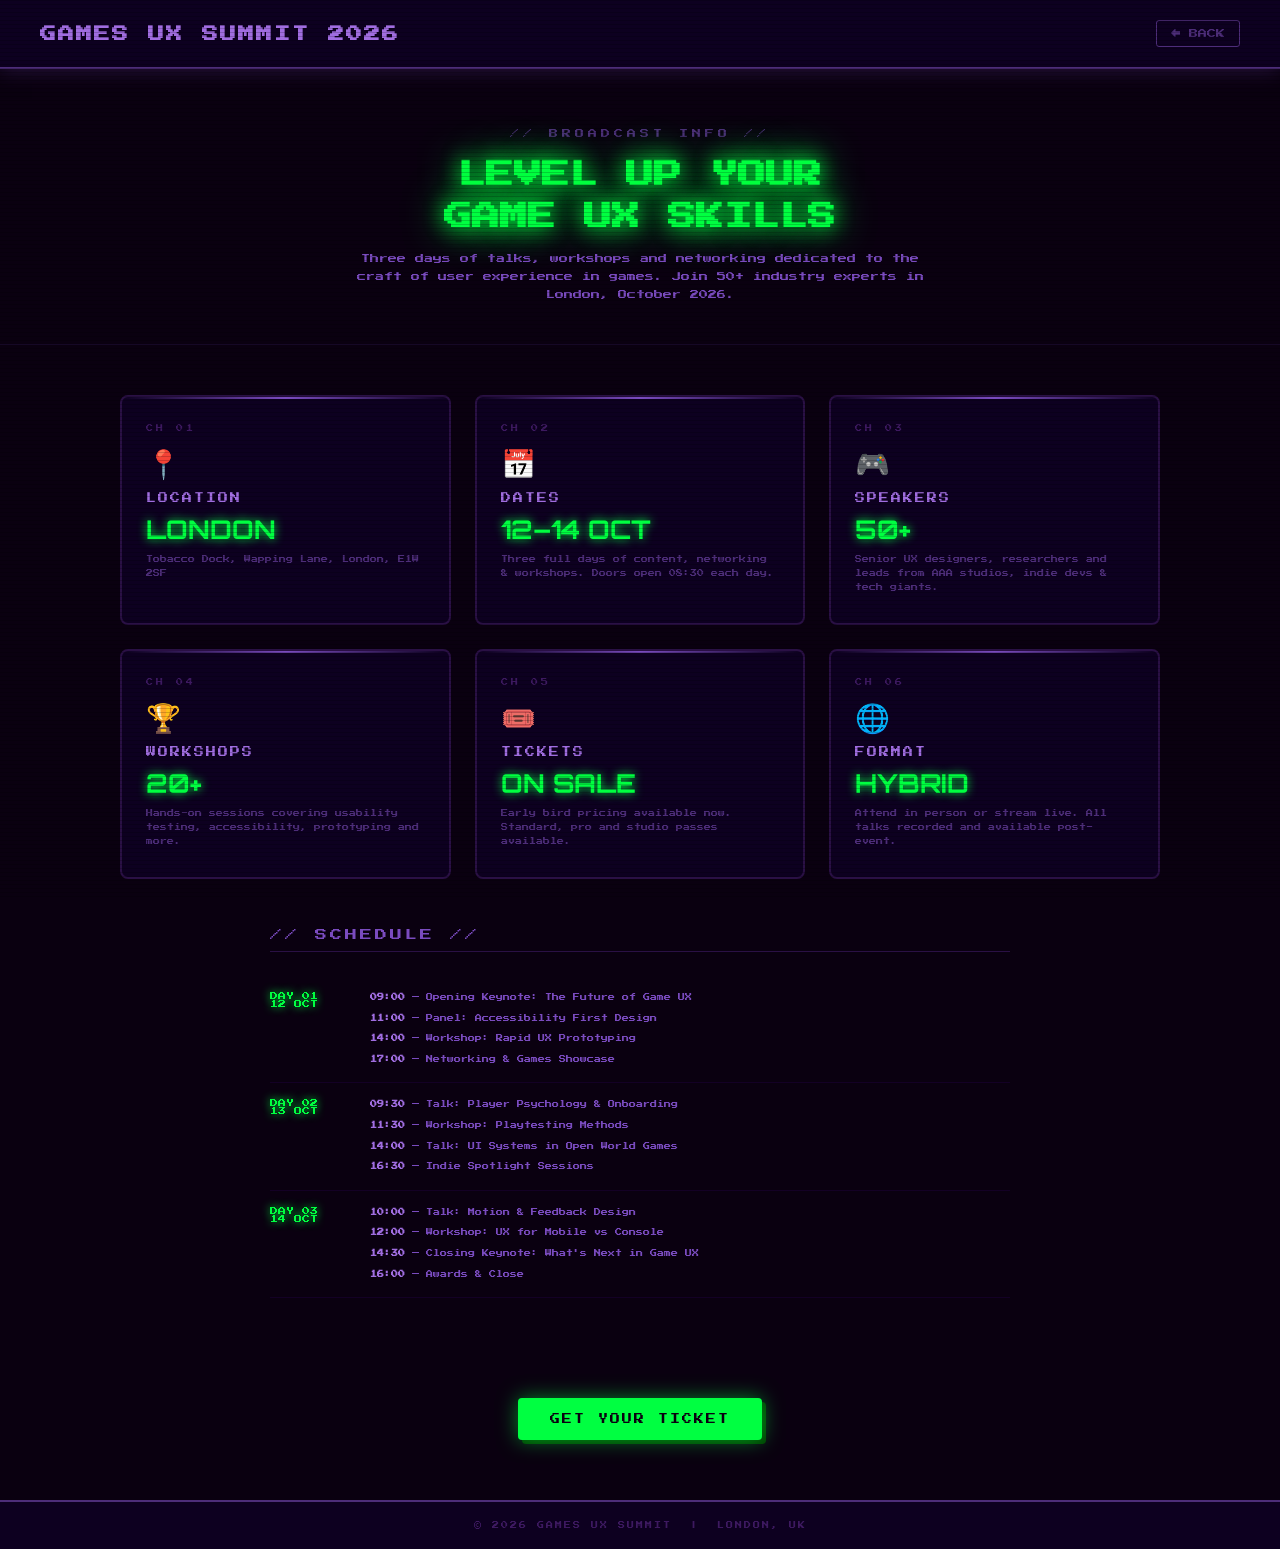
==== info.html @ 248b03c2 "website demo setup" ====
<!DOCTYPE html>
<html lang="en">
<head>
    <meta charset="UTF-8">
    <meta name="viewport" content="width=device-width, initial-scale=1.0">
    <title>More Info – Games UX Summit 2026</title>
    <link href="https://fonts.googleapis.com/css2?family=Orbitron:wght@400;700;900&family=Press+Start+2P&display=swap" rel="stylesheet">
    <style>
        * { margin: 0; padding: 0; box-sizing: border-box; }

        body {
            font-family: 'Press Start 2P', monospace;
            background: #0a0010;
            color: #00ff41;
            min-height: 100vh;
        }

        /* Scanline overlay */
        body::before {
            content: '';
            position: fixed;
            inset: 0;
            background: repeating-linear-gradient(
                0deg,
                transparent,
                transparent 3px,
                rgba(0,0,0,0.18) 3px,
                rgba(0,0,0,0.18) 4px
            );
            pointer-events: none;
            z-index: 100;
        }

        header {
            background: #0d0020;
            border-bottom: 2px solid #4d2d79;
            padding: 20px 40px;
            display: flex;
            align-items: center;
            justify-content: space-between;
            box-shadow: 0 0 20px rgba(77,45,121,0.5);
        }

        header h1 {
            font-size: clamp(10px, 2vw, 16px);
            color: #a06de0;
            letter-spacing: 2px;
        }

        header a {
            font-size: 9px;
            color: #4d2d79;
            text-decoration: none;
            border: 1px solid #4d2d79;
            padding: 8px 14px;
            border-radius: 3px;
            transition: all 0.2s;
        }
        header a:hover {
            color: #a06de0;
            border-color: #a06de0;
            box-shadow: 0 0 10px rgba(160,109,224,0.4);
        }

        .hero {
            text-align: center;
            padding: 60px 20px 40px;
            border-bottom: 1px solid #1a0a2e;
        }

        .hero-channel {
            font-size: 9px;
            color: #4d2d79;
            letter-spacing: 4px;
            margin-bottom: 16px;
        }

        .hero h2 {
            font-size: clamp(16px, 3vw, 28px);
            color: #00ff41;
            text-shadow: 0 0 20px #00ff41, 0 0 40px #00ff41;
            line-height: 1.5;
            margin-bottom: 12px;
        }

        .hero p {
            font-size: 9px;
            color: #7a4bbf;
            line-height: 2;
            max-width: 600px;
            margin: 0 auto;
        }

        /* Info cards grid */
        .info-grid {
            display: grid;
            grid-template-columns: repeat(auto-fit, minmax(260px, 1fr));
            gap: 24px;
            max-width: 1100px;
            margin: 50px auto;
            padding: 0 30px;
        }

        .info-card {
            background: #0d0020;
            border: 2px solid #2a1045;
            border-radius: 8px;
            padding: 28px 24px;
            transition: border-color 0.3s, box-shadow 0.3s;
            position: relative;
            overflow: hidden;
        }

        .info-card::before {
            content: '';
            position: absolute;
            top: 0; left: 0; right: 0;
            height: 2px;
            background: linear-gradient(to right, transparent, #7a4bbf, transparent);
        }

        .info-card:hover {
            border-color: #7a4bbf;
            box-shadow: 0 0 24px rgba(122,75,191,0.3);
        }

        .card-channel {
            font-size: 7px;
            color: #3d1960;
            letter-spacing: 3px;
            margin-bottom: 14px;
        }

        .card-icon {
            font-size: 28px;
            margin-bottom: 12px;
            display: block;
        }

        .card-title {
            font-size: 10px;
            color: #a06de0;
            margin-bottom: 10px;
            letter-spacing: 2px;
        }

        .card-value {
            font-family: 'Orbitron', monospace;
            font-size: clamp(18px, 3vw, 26px);
            color: #00ff41;
            text-shadow: 0 0 10px #00ff41;
            margin-bottom: 8px;
            font-weight: 700;
        }

        .card-desc {
            font-size: 7px;
            color: #4d2d79;
            line-height: 2;
        }

        /* Schedule section */
        .schedule {
            max-width: 800px;
            margin: 0 auto 60px;
            padding: 0 30px;
        }

        .section-title {
            font-size: 12px;
            color: #7a4bbf;
            margin-bottom: 24px;
            padding-bottom: 10px;
            border-bottom: 1px solid #2a1045;
            letter-spacing: 3px;
        }

        .schedule-row {
            display: flex;
            gap: 20px;
            padding: 16px 0;
            border-bottom: 1px solid #130025;
            align-items: flex-start;
        }

        .schedule-day {
            font-size: 8px;
            color: #00ff41;
            text-shadow: 0 0 8px #00ff41;
            min-width: 80px;
            flex-shrink: 0;
        }

        .schedule-events {
            display: flex;
            flex-direction: column;
            gap: 8px;
        }

        .schedule-event {
            font-size: 7px;
            color: #7a4bbf;
            line-height: 1.8;
        }

        .schedule-event strong {
            color: #a06de0;
        }

        /* CTA */
        .cta {
            text-align: center;
            padding: 40px 20px 60px;
        }

        .cta-btn {
            display: inline-block;
            font-family: 'Press Start 2P', monospace;
            font-size: 10px;
            color: #0a0010;
            background: #00ff41;
            border: none;
            padding: 16px 32px;
            border-radius: 4px;
            text-decoration: none;
            cursor: pointer;
            box-shadow: 0 0 20px rgba(0,255,65,0.5), 4px 4px 0 #003d00;
            transition: all 0.15s;
            letter-spacing: 2px;
        }

        .cta-btn:hover {
            transform: translate(-2px, -2px);
            box-shadow: 0 0 30px rgba(0,255,65,0.7), 6px 6px 0 #003d00;
        }

        .cta-btn:active {
            transform: translate(2px, 2px);
            box-shadow: 0 0 10px rgba(0,255,65,0.3), 2px 2px 0 #003d00;
        }

        footer {
            background: #0d0020;
            border-top: 2px solid #4d2d79;
            padding: 20px 40px;
            text-align: center;
            font-size: 7px;
            color: #3d1960;
            letter-spacing: 2px;
        }
    </style>
</head>
<body>

<header>
    <h1>GAMES UX SUMMIT 2026</h1>
    <a href="index.html">← BACK</a>
</header>

<section class="hero">
    <div class="hero-channel">// BROADCAST INFO //</div>
    <h2>LEVEL UP YOUR<br>GAME UX SKILLS</h2>
    <p>Three days of talks, workshops and networking dedicated to the craft of user experience in games. Join 50+ industry experts in London, October 2026.</p>
</section>

<div class="info-grid">
    <div class="info-card">
        <div class="card-channel">CH 01</div>
        <span class="card-icon">📍</span>
        <div class="card-title">LOCATION</div>
        <div class="card-value">LONDON</div>
        <div class="card-desc">Tobacco Dock, Wapping Lane, London, E1W 2SF</div>
    </div>
    <div class="info-card">
        <div class="card-channel">CH 02</div>
        <span class="card-icon">📅</span>
        <div class="card-title">DATES</div>
        <div class="card-value">12–14 OCT</div>
        <div class="card-desc">Three full days of content, networking & workshops. Doors open 08:30 each day.</div>
    </div>
    <div class="info-card">
        <div class="card-channel">CH 03</div>
        <span class="card-icon">🎮</span>
        <div class="card-title">SPEAKERS</div>
        <div class="card-value">50+</div>
        <div class="card-desc">Senior UX designers, researchers and leads from AAA studios, indie devs & tech giants.</div>
    </div>
    <div class="info-card">
        <div class="card-channel">CH 04</div>
        <span class="card-icon">🏆</span>
        <div class="card-title">WORKSHOPS</div>
        <div class="card-value">20+</div>
        <div class="card-desc">Hands-on sessions covering usability testing, accessibility, prototyping and more.</div>
    </div>
    <div class="info-card">
        <div class="card-channel">CH 05</div>
        <span class="card-icon">🎟️</span>
        <div class="card-title">TICKETS</div>
        <div class="card-value">ON SALE</div>
        <div class="card-desc">Early bird pricing available now. Standard, pro and studio passes available.</div>
    </div>
    <div class="info-card">
        <div class="card-channel">CH 06</div>
        <span class="card-icon">🌐</span>
        <div class="card-title">FORMAT</div>
        <div class="card-value">HYBRID</div>
        <div class="card-desc">Attend in person or stream live. All talks recorded and available post-event.</div>
    </div>
</div>

<section class="schedule">
    <div class="section-title">// SCHEDULE //</div>
    <div class="schedule-row">
        <div class="schedule-day">DAY 01<br>12 OCT</div>
        <div class="schedule-events">
            <div class="schedule-event"><strong>09:00</strong> — Opening Keynote: The Future of Game UX</div>
            <div class="schedule-event"><strong>11:00</strong> — Panel: Accessibility First Design</div>
            <div class="schedule-event"><strong>14:00</strong> — Workshop: Rapid UX Prototyping</div>
            <div class="schedule-event"><strong>17:00</strong> — Networking & Games Showcase</div>
        </div>
    </div>
    <div class="schedule-row">
        <div class="schedule-day">DAY 02<br>13 OCT</div>
        <div class="schedule-events">
            <div class="schedule-event"><strong>09:30</strong> — Talk: Player Psychology & Onboarding</div>
            <div class="schedule-event"><strong>11:30</strong> — Workshop: Playtesting Methods</div>
            <div class="schedule-event"><strong>14:00</strong> — Talk: UI Systems in Open World Games</div>
            <div class="schedule-event"><strong>16:30</strong> — Indie Spotlight Sessions</div>
        </div>
    </div>
    <div class="schedule-row">
        <div class="schedule-day">DAY 03<br>14 OCT</div>
        <div class="schedule-events">
            <div class="schedule-event"><strong>10:00</strong> — Talk: Motion & Feedback Design</div>
            <div class="schedule-event"><strong>12:00</strong> — Workshop: UX for Mobile vs Console</div>
            <div class="schedule-event"><strong>14:30</strong> — Closing Keynote: What's Next in Game UX</div>
            <div class="schedule-event"><strong>16:00</strong> — Awards & Close</div>
        </div>
    </div>
</section>

<div class="cta">
    <a href="#" class="cta-btn">GET YOUR TICKET</a>
</div>

<footer>
    &copy; 2026 GAMES UX SUMMIT &nbsp;|&nbsp; LONDON, UK
</footer>

</body>
</html>
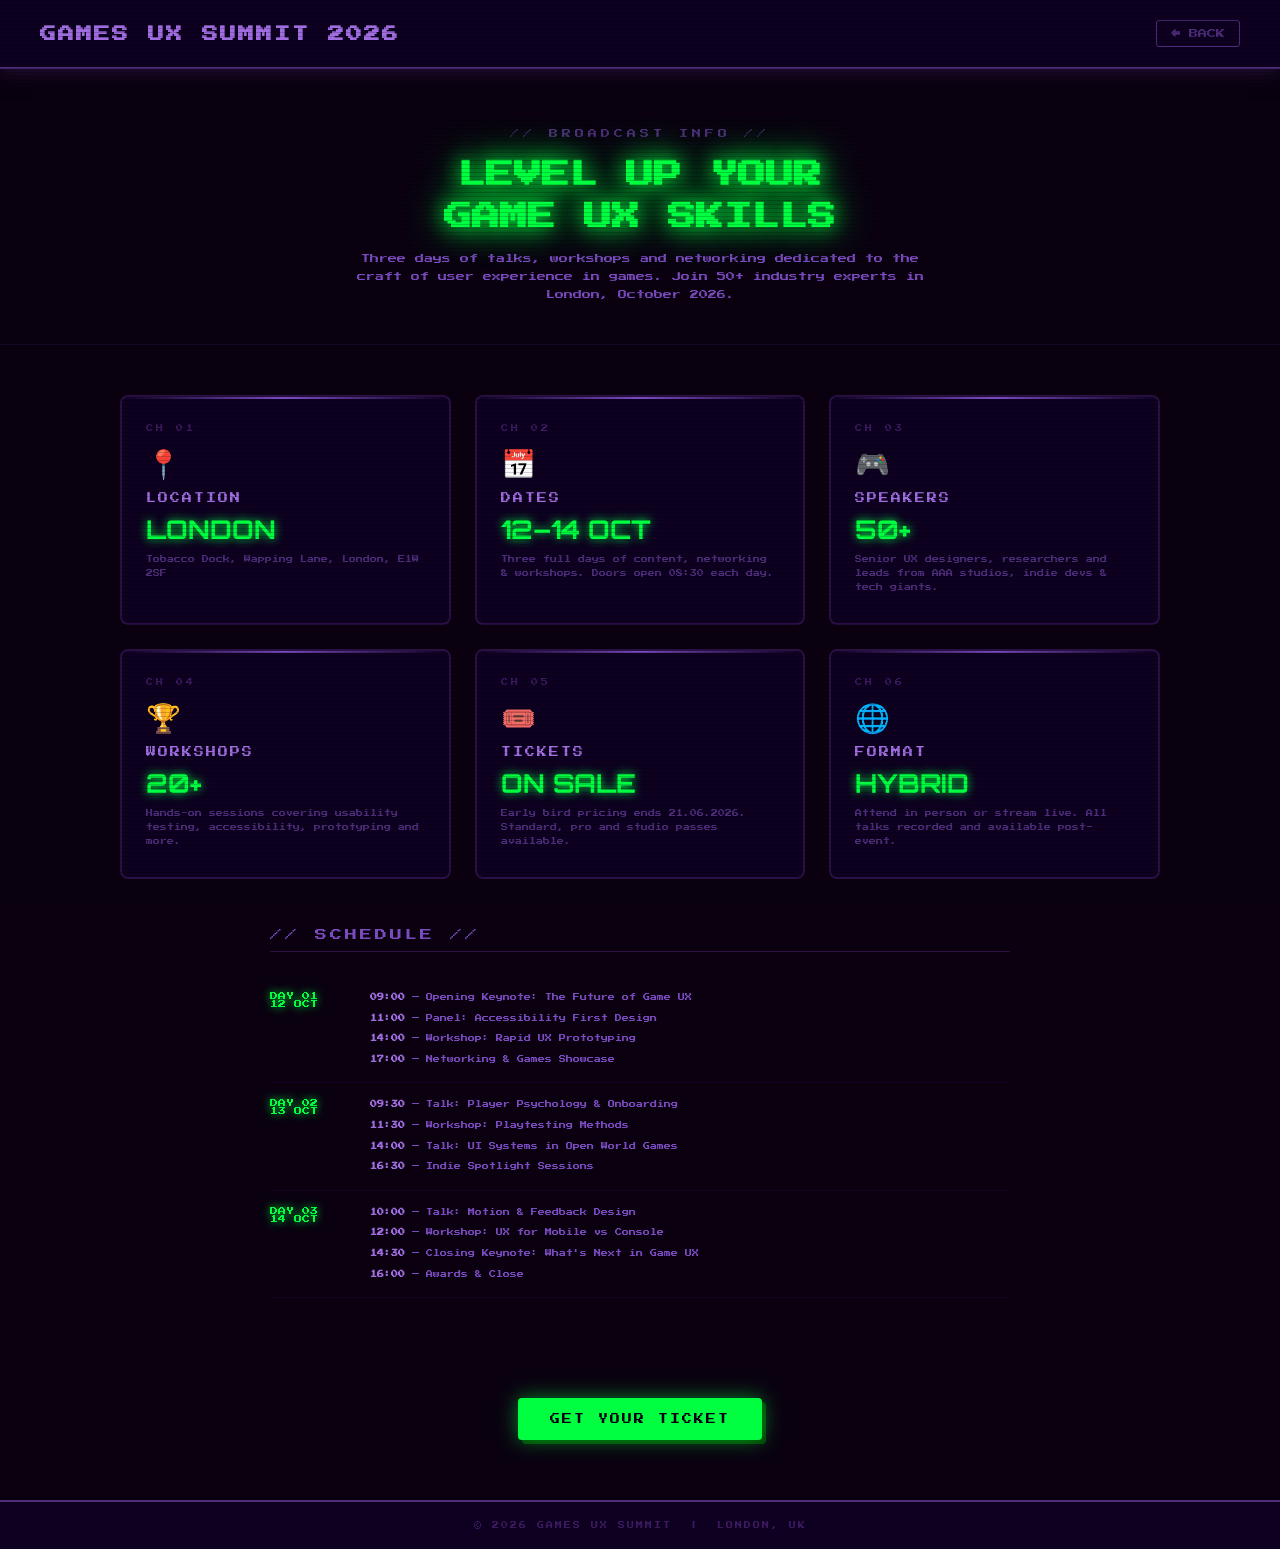
==== commit f7c03530: "early ticket sales end extended" ====
--- a/info.html
+++ b/info.html
@@ -297,7 +297,7 @@
         <span class="card-icon">🎟️</span>
         <div class="card-title">TICKETS</div>
         <div class="card-value">ON SALE</div>
-        <div class="card-desc">Early bird pricing available now. Standard, pro and studio passes available.</div>
+        <div class="card-desc">Early bird pricing ends 21.06.2026. Standard, pro and studio passes available.</div>
     </div>
     <div class="info-card">
         <div class="card-channel">CH 06</div>
